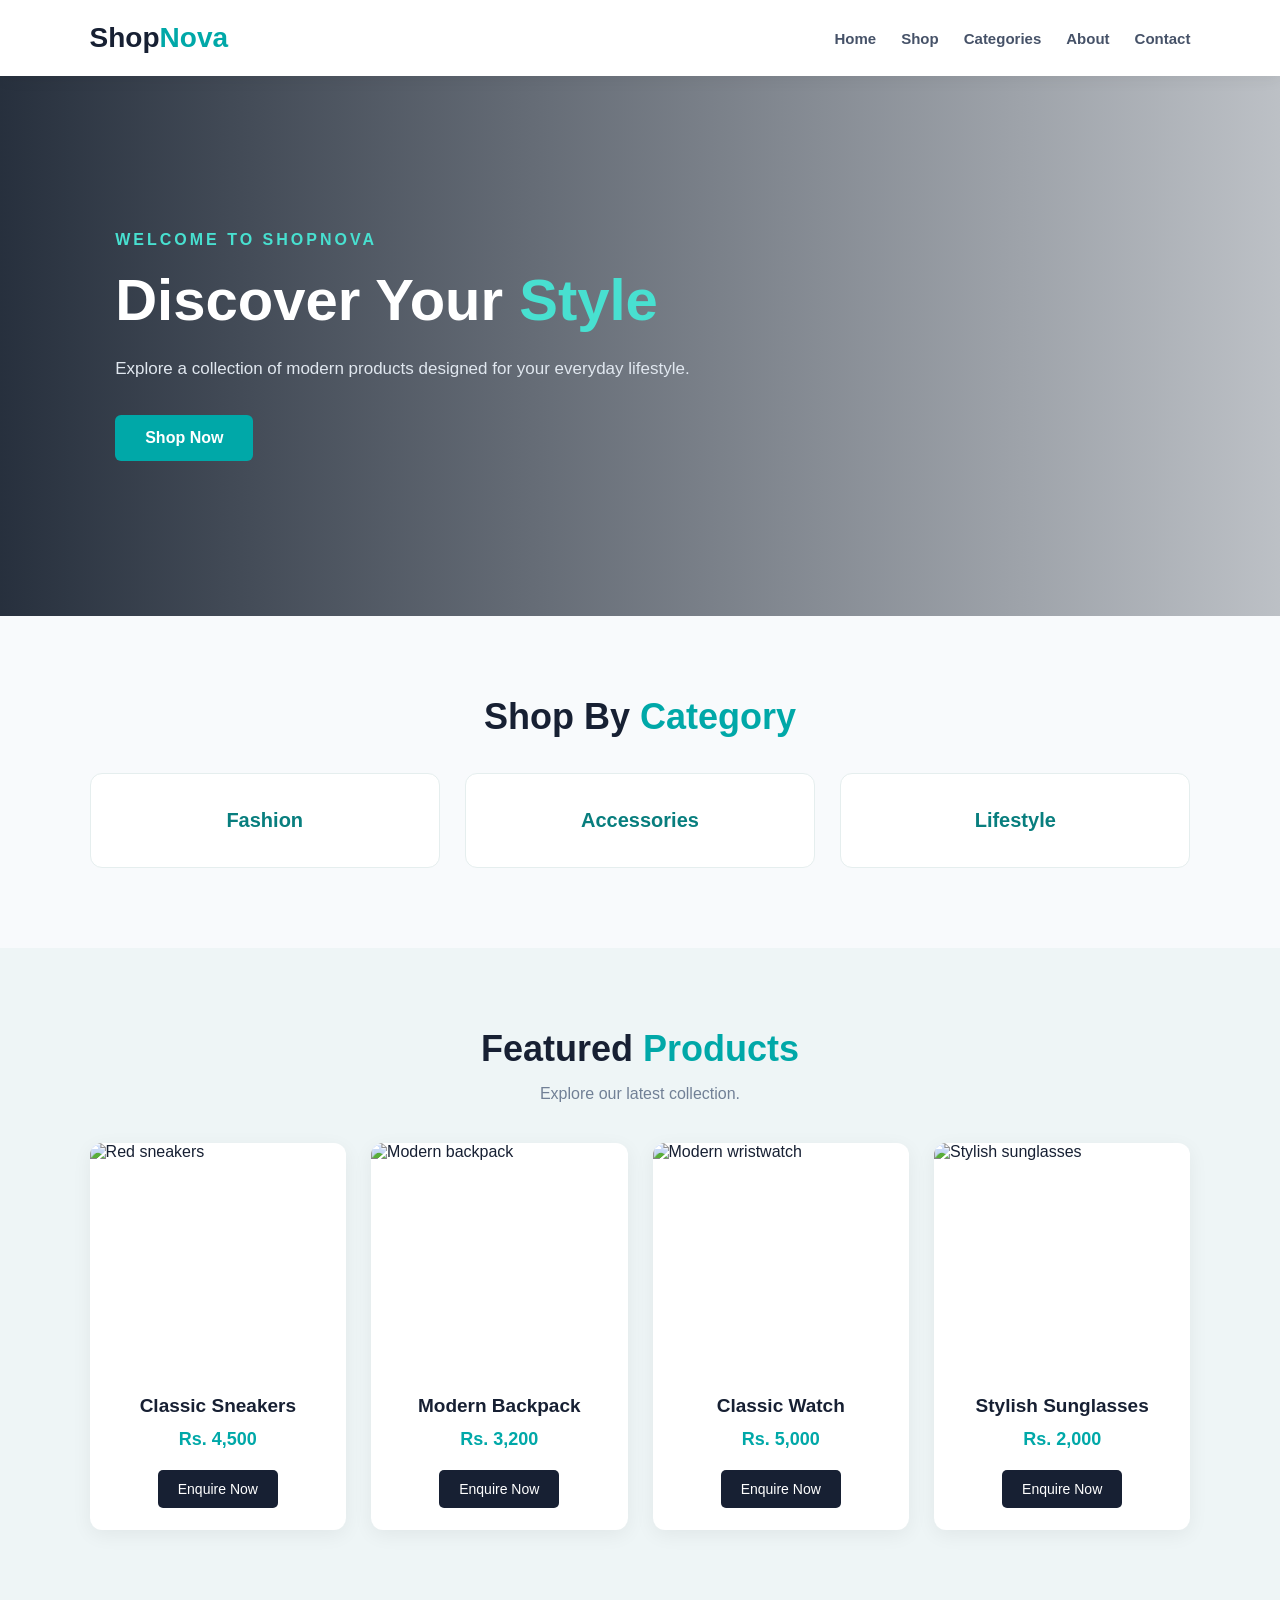
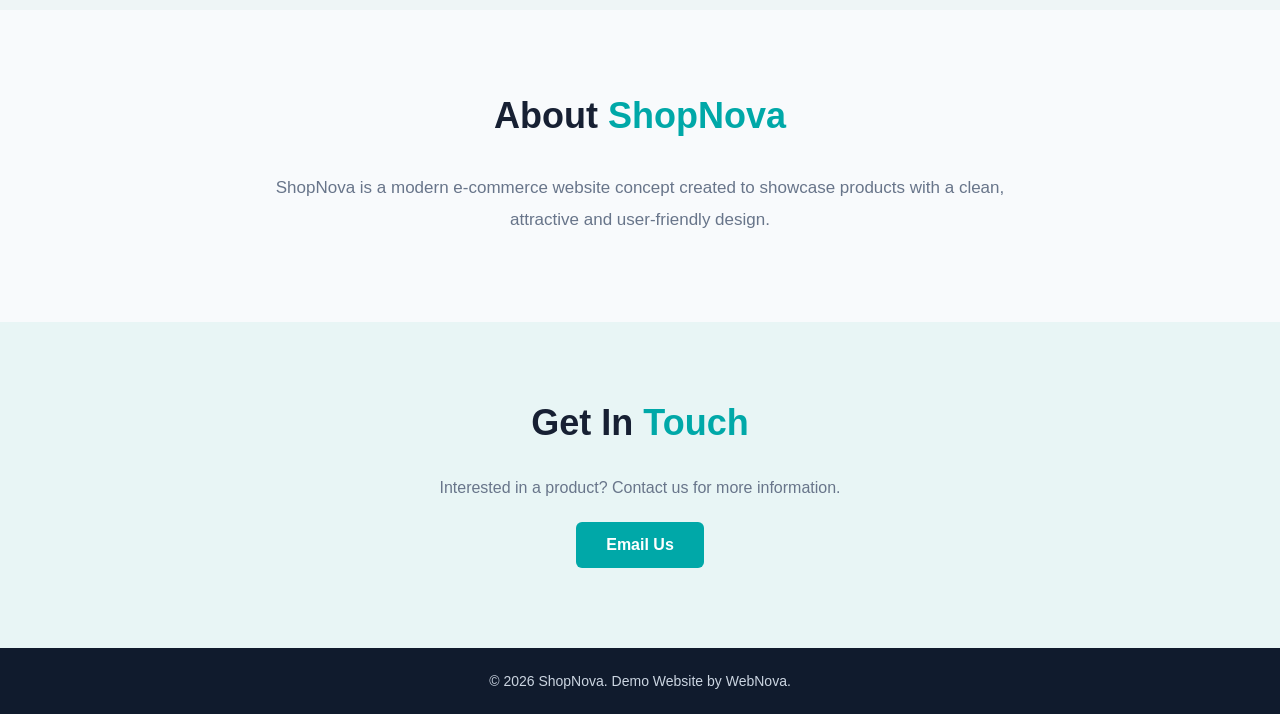
==== projects/ecommerce/index.html @ b4662743 "Rename inex.html to index.html" ====
<!DOCTYPE html>
<html lang="en">
<head>
    <meta charset="UTF-8">
    <meta name="viewport" content="width=device-width, initial-scale=1.0">
    <meta name="description" content="ShopNova modern e-commerce website demo by WebNova.">
    <title>ShopNova | Online Store</title>
    <link rel="stylesheet" href="style.css">
</head>
<body>

    <!-- HEADER -->
    <header class="header">
        <a href="#home" class="logo">Shop<span>Nova</span></a>

        <nav class="navbar">
            <a href="#home">Home</a>
            <a href="#shop">Shop</a>
            <a href="#categories">Categories</a>
            <a href="#about">About</a>
            <a href="#contact">Contact</a>
        </nav>
    </header>

    <!-- HERO -->
    <section class="hero" id="home">
        <div class="hero-content">
            <p class="eyebrow">WELCOME TO SHOPNOVA</p>
            <h1>Discover Your <span>Style</span></h1>
            <p>Explore a collection of modern products
               designed for your everyday lifestyle.</p>
            <a href="#shop" class="btn">Shop Now</a>
        </div>
    </section>

    <!-- CATEGORIES -->
    <section class="categories" id="categories">
        <h2>Shop By <span>Category</span></h2>

        <div class="category-container">
            <div class="category-card">Fashion</div>
            <div class="category-card">Accessories</div>
            <div class="category-card">Lifestyle</div>
        </div>
    </section>

    <!-- PRODUCTS -->
    <section class="shop" id="shop">
        <h2>Featured <span>Products</span></h2>
        <p class="subtitle">Explore our latest collection.</p>

        <div class="product-container">

            <div class="product-card">
                <img src="https://images.unsplash.com/photo-1542291026-7eec264c27ff?w=700" alt="Red sneakers">
                <div class="product-info">
                    <h3>Classic Sneakers</h3>
                    <p class="price">Rs. 4,500</p>
                    <a href="#contact" class="product-btn">Enquire Now</a>
                </div>
            </div>

            <div class="product-card">
                <img src="https://images.unsplash.com/photo-1553062407-98eeb64c6a62?w=700" alt="Modern backpack">
                <div class="product-info">
                    <h3>Modern Backpack</h3>
                    <p class="price">Rs. 3,200</p>
                    <a href="#contact" class="product-btn">Enquire Now</a>
                </div>
            </div>

            <div class="product-card">
                <img src="https://images.unsplash.com/photo-1523275335684-37898b6baf30?w=700" alt="Modern wristwatch">
                <div class="product-info">
                    <h3>Classic Watch</h3>
                    <p class="price">Rs. 5,000</p>
                    <a href="#contact" class="product-btn">Enquire Now</a>
                </div>
            </div>

            <div class="product-card">
                <img src="https://images.unsplash.com/photo-1511499767150-a48a237f0083?w=700" alt="Stylish sunglasses">
                <div class="product-info">
                    <h3>Stylish Sunglasses</h3>
                    <p class="price">Rs. 2,000</p>
                    <a href="#contact" class="product-btn">Enquire Now</a>
                </div>
            </div>

        </div>
    </section>

    <!-- ABOUT -->
    <section class="about" id="about">
        <h2>About <span>ShopNova</span></h2>
        <p>
            ShopNova is a modern e-commerce website concept
            created to showcase products with a clean,
            attractive and user-friendly design.
        </p>
    </section>

    <!-- CONTACT -->
    <section class="contact" id="contact">
        <h2>Get In <span>Touch</span></h2>
        <p>Interested in a product? Contact us for more information.</p>
        <a href="mailto:demo@example.com" class="btn">Email Us</a>
    </section>

    <!-- FOOTER -->
    <footer>
        <p>© 2026 ShopNova. Demo Website by WebNova.</p>
    </footer>

</body>
</html>
---- projects/ecommerce/style.css ----
/* SHOPNOVA - E-COMMERCE WEBSITE */

* {
    margin: 0;
    padding: 0;
    box-sizing: border-box;
}

html {
    scroll-behavior: smooth;
}

body {
    font-family: Arial, sans-serif;
    background: #f8fafc;
    color: #172033;
}

/* HEADER */

.header {
    width: 100%;
    padding: 22px 7%;
    background: #ffffff;
    display: flex;
    justify-content: space-between;
    align-items: center;
    box-shadow: 0 3px 15px rgba(0,0,0,0.06);
    position: sticky;
    top: 0;
    z-index: 1000;
}

.logo {
    font-size: 28px;
    font-weight: 800;
    color: #172033;
    text-decoration: none;
}

.logo span {
    color: #00a8a8;
}

.navbar {
    display: flex;
    gap: 25px;
}

.navbar a {
    color: #465268;
    text-decoration: none;
    font-size: 15px;
    font-weight: 600;
    transition: 0.3s;
}

.navbar a:hover {
    color: #00a8a8;
}

/* HERO SECTION */

.hero {
    min-height: 540px;
    display: flex;
    align-items: center;
    padding: 70px 9%;
    background:
        linear-gradient(90deg, rgba(10,20,35,0.88), rgba(10,20,35,0.25)),
        url("https://images.unsplash.com/photo-1441986300917-64674bd600d8?w=1600");
    background-size: cover;
    background-position: center;
}

.hero-content {
    max-width: 600px;
    color: #ffffff;
}

.eyebrow {
    color: #48e0d0;
    letter-spacing: 3px;
    font-weight: bold;
    margin-bottom: 18px;
}

.hero h1 {
    font-size: 58px;
    line-height: 1.15;
    margin-bottom: 20px;
}

.hero h1 span {
    color: #48e0d0;
}

.hero-content > p:not(.eyebrow) {
    color: #e0e7ef;
    font-size: 17px;
    line-height: 1.8;
    margin-bottom: 30px;
}

.btn {
    display: inline-block;
    padding: 14px 30px;
    background: #00a8a8;
    color: #ffffff;
    text-decoration: none;
    border-radius: 6px;
    font-weight: bold;
    transition: 0.3s;
}

.btn:hover {
    background: #087e7e;
    transform: translateY(-3px);
}

/* GENERAL SECTION HEADINGS */

section h2 {
    font-size: 36px;
    text-align: center;
    margin-bottom: 35px;
    color: #172033;
}

section h2 span {
    color: #00a8a8;
}

.subtitle {
    text-align: center;
    color: #718096;
    margin-top: -20px;
    margin-bottom: 40px;
}

/* CATEGORIES */

.categories {
    padding: 80px 7%;
}

.category-container {
    display: grid;
    grid-template-columns: repeat(3, 1fr);
    gap: 25px;
}

.category-card {
    background: #ffffff;
    padding: 35px 20px;
    text-align: center;
    border-radius: 12px;
    font-size: 20px;
    font-weight: bold;
    color: #087e7e;
    border: 1px solid #e5eeee;
    transition: 0.3s;
}

.category-card:hover {
    transform: translateY(-7px);
    box-shadow: 0 12px 25px rgba(0,0,0,0.08);
}

/* PRODUCT SECTION */

.shop {
    padding: 80px 7%;
    background: #eef5f6;
}

.product-container {
    display: grid;
    grid-template-columns: repeat(4, 1fr);
    gap: 25px;
}

.product-card {
    background: #ffffff;
    border-radius: 12px;
    overflow: hidden;
    box-shadow: 0 5px 20px rgba(0,0,0,0.06);
    transition: 0.3s;
}

.product-card:hover {
    transform: translateY(-8px);
    box-shadow: 0 12px 28px rgba(0,0,0,0.12);
}

.product-card img {
    width: 100%;
    height: 230px;
    object-fit: cover;
    display: block;
}

.product-info {
    padding: 22px 18px;
    text-align: center;
}

.product-info h3 {
    font-size: 19px;
    margin-bottom: 12px;
    color: #172033;
}

.price {
    color: #00a8a8;
    font-size: 18px;
    font-weight: bold;
    margin-bottom: 20px;
}

.product-btn {
    display: inline-block;
    padding: 11px 20px;
    background: #172033;
    color: #ffffff;
    text-decoration: none;
    border-radius: 5px;
    font-size: 14px;
    transition: 0.3s;
}

.product-btn:hover {
    background: #00a8a8;
}

/* ABOUT SECTION */

.about {
    padding: 85px 10%;
    text-align: center;
}

.about p {
    max-width: 750px;
    margin: auto;
    color: #68758a;
    font-size: 17px;
    line-height: 1.9;
}

/* CONTACT SECTION */

.contact {
    padding: 80px 20px;
    text-align: center;
    background: #e8f5f5;
}

.contact p {
    color: #68758a;
    margin-bottom: 25px;
    font-size: 16px;
}

/* FOOTER */

footer {
    padding: 25px 15px;
    text-align: center;
    background: #101b2d;
    color: #cbd5e1;
    font-size: 14px;
}

/* TABLET RESPONSIVE */

@media (max-width: 950px) {
    .product-container {
        grid-template-columns: repeat(2, 1fr);
    }

    .hero h1 {
        font-size: 46px;
    }
}

/* MOBILE RESPONSIVE */

@media (max-width: 600px) {
    .header {
        flex-direction: column;
        gap: 18px;
        padding: 18px 12px;
    }

    .navbar {
        justify-content: center;
        flex-wrap: wrap;
        gap: 14px;
    }

    .navbar a {
        font-size: 13px;
    }

    .hero {
        min-height: 450px;
        padding: 55px 7%;
    }

    .hero h1 {
        font-size: 39px;
    }

    section h2 {
        font-size: 29px;
    }

    .category-container {
        grid-template-columns: 1fr;
    }

    .product-container {
        grid-template-columns: 1fr;
    }

    .product-card img {
        height: 260px;
    }
}
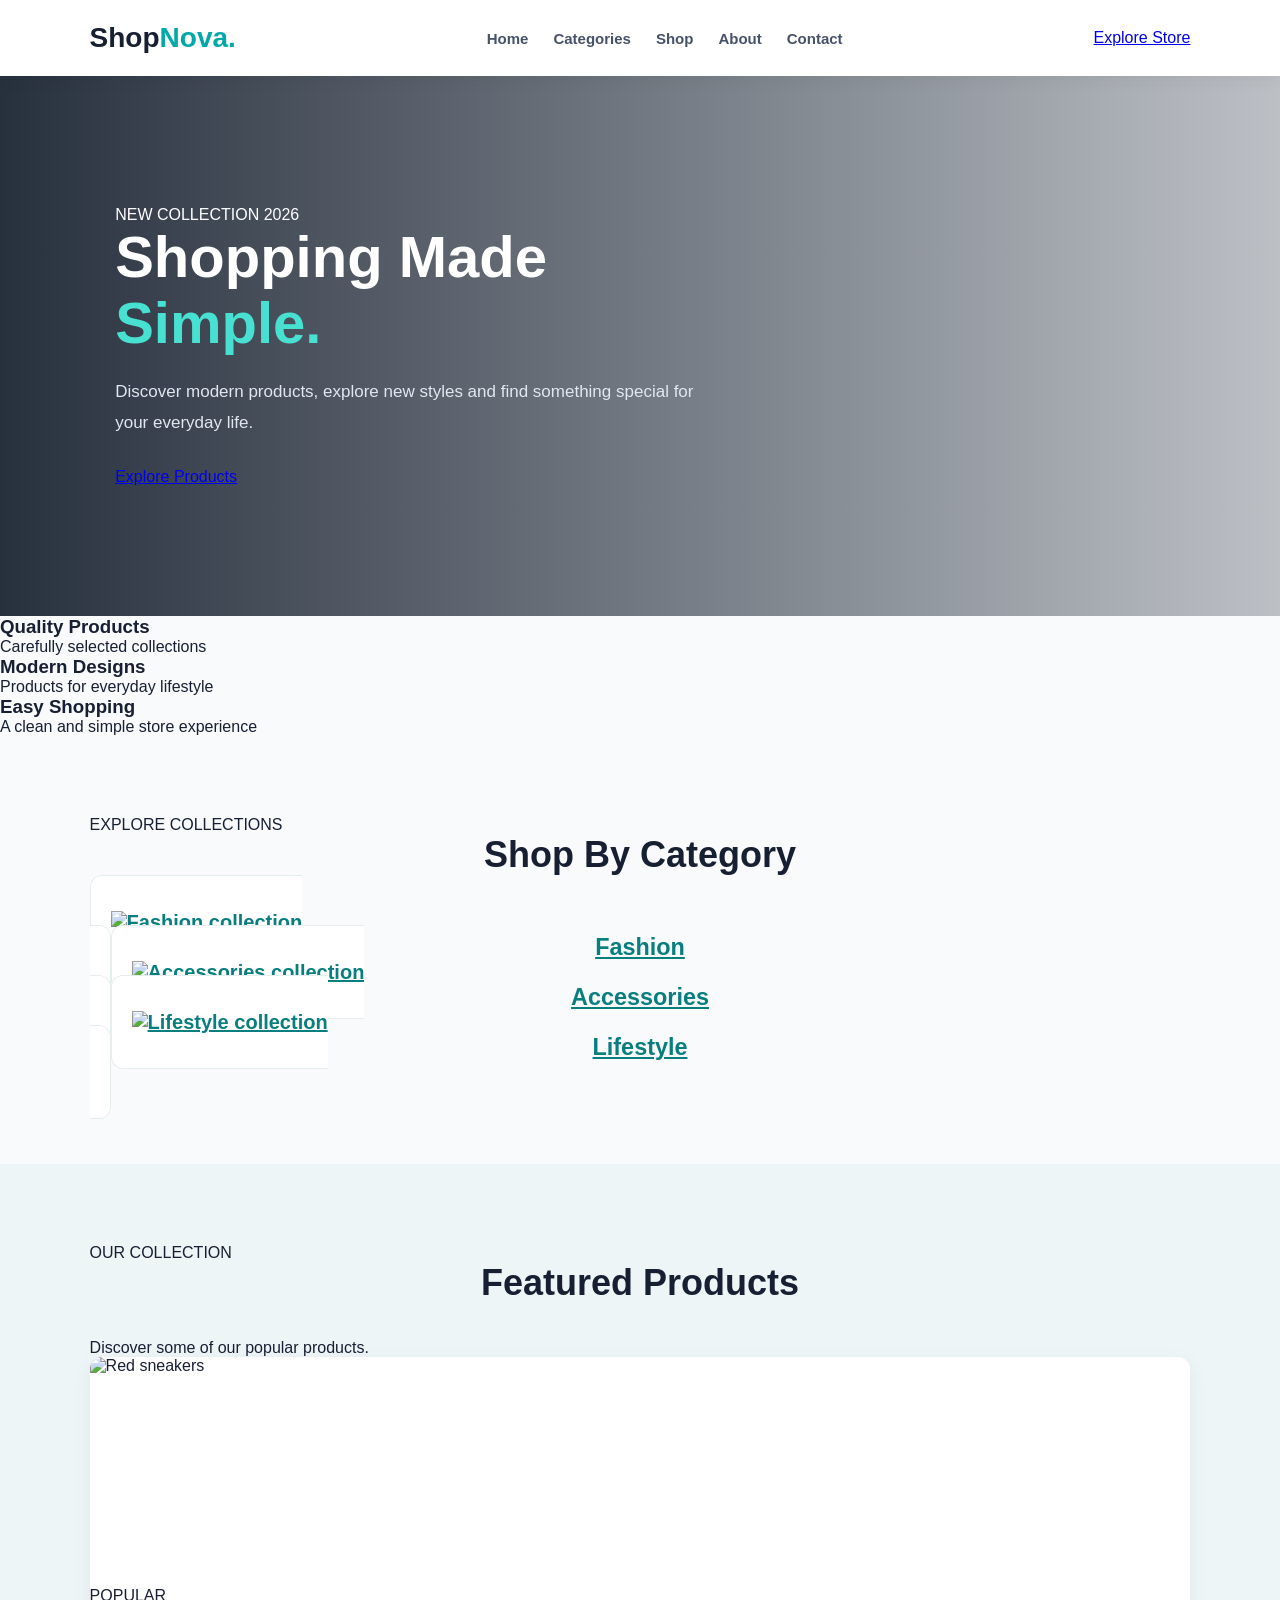
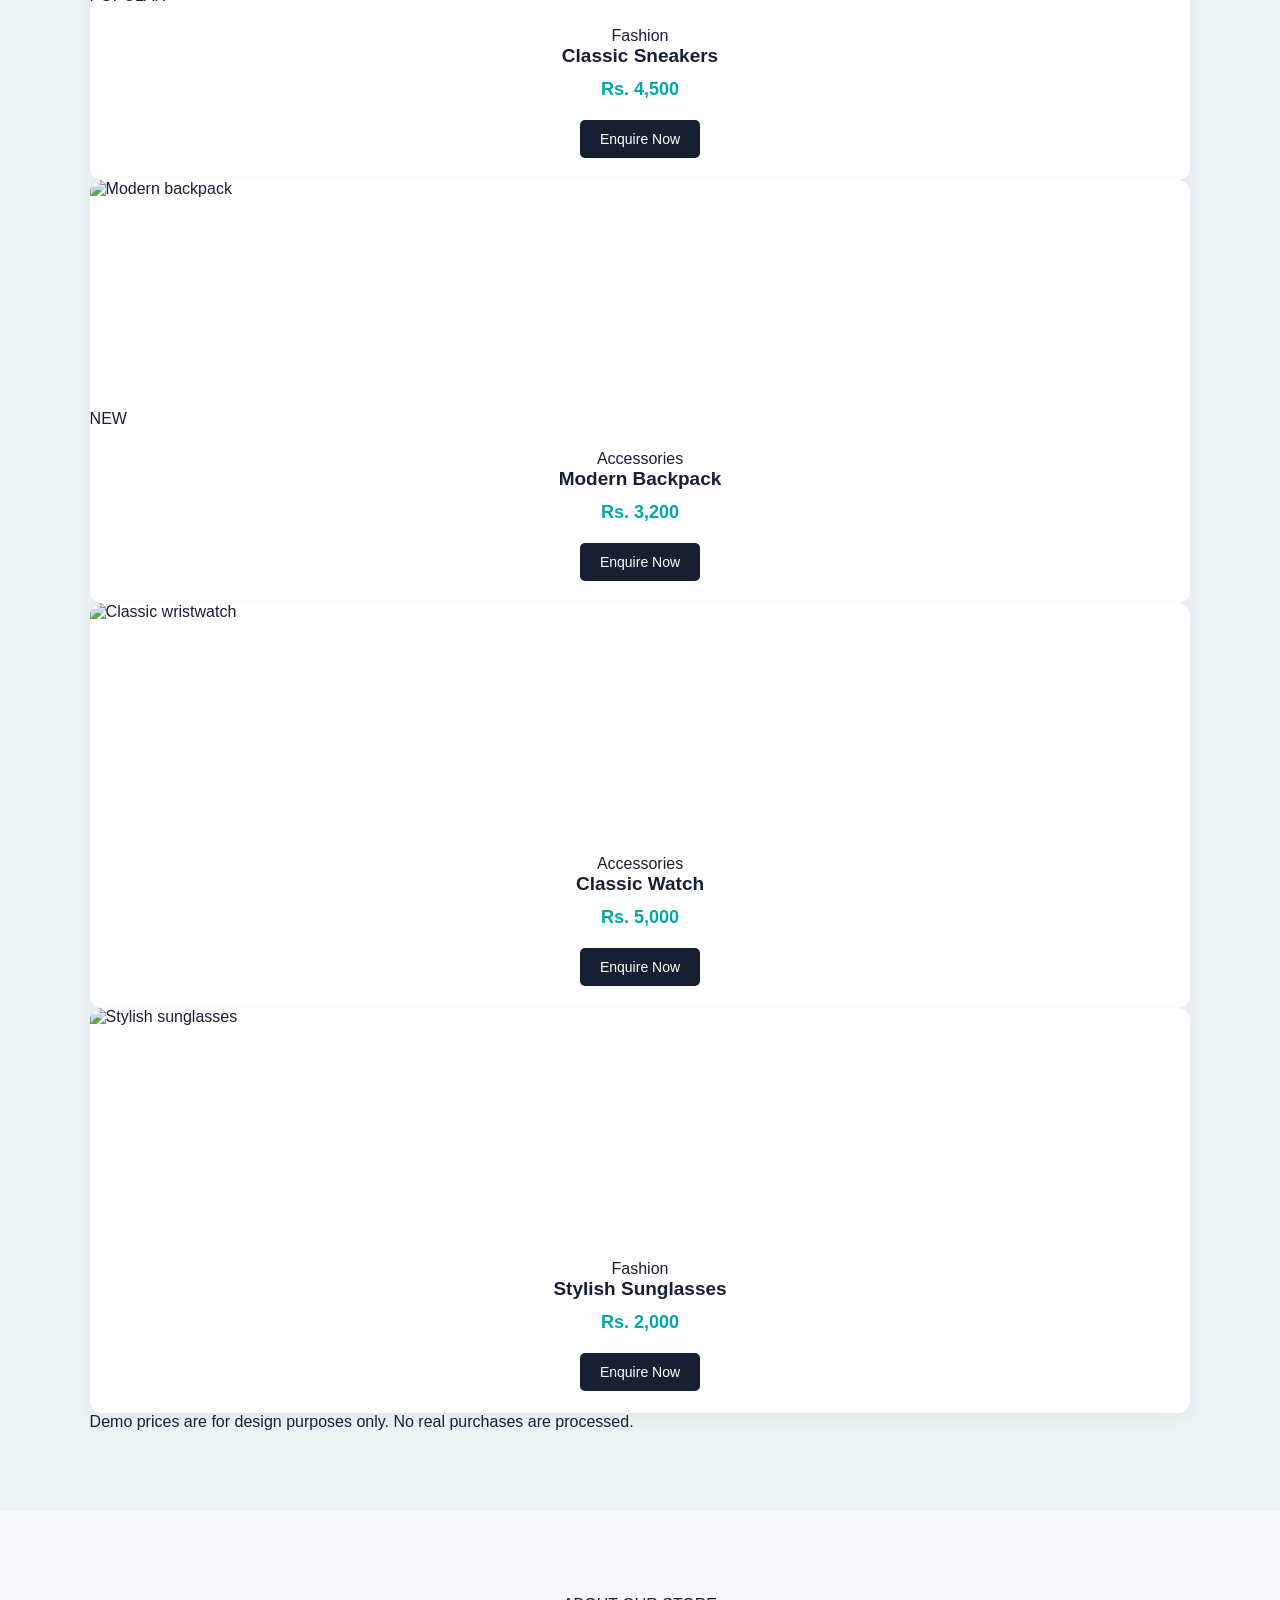
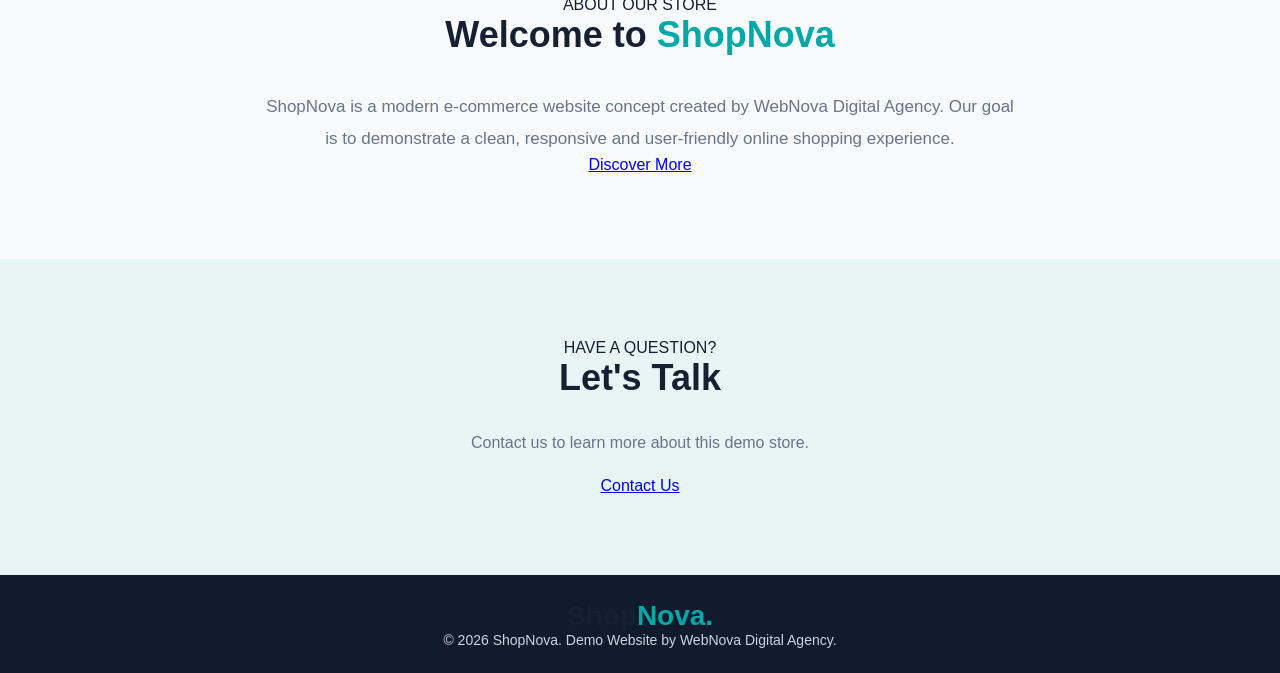
==== commit 685bf727: "Update index.html" ====
--- a/projects/ecommerce/index.html
+++ b/projects/ecommerce/index.html
@@ -3,113 +3,177 @@
 <head>
     <meta charset="UTF-8">
     <meta name="viewport" content="width=device-width, initial-scale=1.0">
-    <meta name="description" content="ShopNova modern e-commerce website demo by WebNova.">
-    <title>ShopNova | Online Store</title>
+    <meta name="description" content="ShopNova - Modern online shopping website demo.">
+    <title>ShopNova | Modern Online Store</title>
     <link rel="stylesheet" href="style.css">
 </head>
 <body>
 
     <!-- HEADER -->
     <header class="header">
-        <a href="#home" class="logo">Shop<span>Nova</span></a>
+        <a href="#home" class="logo">Shop<span>Nova.</span></a>
 
         <nav class="navbar">
             <a href="#home">Home</a>
+            <a href="#categories">Categories</a>
             <a href="#shop">Shop</a>
-            <a href="#categories">Categories</a>
             <a href="#about">About</a>
             <a href="#contact">Contact</a>
         </nav>
+
+        <a href="#shop" class="header-btn">Explore Store</a>
     </header>
 
     <!-- HERO -->
     <section class="hero" id="home">
         <div class="hero-content">
-            <p class="eyebrow">WELCOME TO SHOPNOVA</p>
-            <h1>Discover Your <span>Style</span></h1>
-            <p>Explore a collection of modern products
-               designed for your everyday lifestyle.</p>
-            <a href="#shop" class="btn">Shop Now</a>
+            <span class="hero-label">NEW COLLECTION 2026</span>
+            <h1>Shopping Made <span>Simple.</span></h1>
+            <p>
+                Discover modern products, explore new styles
+                and find something special for your everyday life.
+            </p>
+            <a href="#shop" class="primary-btn">Explore Products</a>
+        </div>
+    </section>
+
+    <!-- FEATURES -->
+    <section class="features">
+        <div class="feature">
+            <h3>Quality Products</h3>
+            <p>Carefully selected collections</p>
+        </div>
+
+        <div class="feature">
+            <h3>Modern Designs</h3>
+            <p>Products for everyday lifestyle</p>
+        </div>
+
+        <div class="feature">
+            <h3>Easy Shopping</h3>
+            <p>A clean and simple store experience</p>
         </div>
     </section>
 
     <!-- CATEGORIES -->
-    <section class="categories" id="categories">
-        <h2>Shop By <span>Category</span></h2>
+    <section class="categories section" id="categories">
+        <div class="section-heading">
+            <span>EXPLORE COLLECTIONS</span>
+            <h2>Shop By Category</h2>
+        </div>
 
-        <div class="category-container">
-            <div class="category-card">Fashion</div>
-            <div class="category-card">Accessories</div>
-            <div class="category-card">Lifestyle</div>
+        <div class="category-grid">
+            <a href="#shop" class="category-card">
+                <img src="https://images.unsplash.com/photo-1483985988355-763728e1935b?w=700" alt="Fashion collection">
+                <h3>Fashion</h3>
+            </a>
+
+            <a href="#shop" class="category-card">
+                <img src="https://images.unsplash.com/photo-1523275335684-37898b6baf30?w=700" alt="Accessories collection">
+                <h3>Accessories</h3>
+            </a>
+
+            <a href="#shop" class="category-card">
+                <img src="https://images.unsplash.com/photo-1494438639946-1ebd1d20bf85?w=700" alt="Lifestyle collection">
+                <h3>Lifestyle</h3>
+            </a>
         </div>
     </section>
 
     <!-- PRODUCTS -->
-    <section class="shop" id="shop">
-        <h2>Featured <span>Products</span></h2>
-        <p class="subtitle">Explore our latest collection.</p>
+    <section class="shop section" id="shop">
+        <div class="section-heading">
+            <span>OUR COLLECTION</span>
+            <h2>Featured Products</h2>
+            <p>Discover some of our popular products.</p>
+        </div>
 
-        <div class="product-container">
+        <div class="product-grid">
 
-            <div class="product-card">
-                <img src="https://images.unsplash.com/photo-1542291026-7eec264c27ff?w=700" alt="Red sneakers">
+            <article class="product-card">
+                <div class="product-image">
+                    <img src="https://images.unsplash.com/photo-1542291026-7eec264c27ff?w=700" alt="Red sneakers">
+                    <span class="product-label">POPULAR</span>
+                </div>
                 <div class="product-info">
+                    <p class="product-category">Fashion</p>
                     <h3>Classic Sneakers</h3>
                     <p class="price">Rs. 4,500</p>
                     <a href="#contact" class="product-btn">Enquire Now</a>
                 </div>
-            </div>
+            </article>
 
-            <div class="product-card">
-                <img src="https://images.unsplash.com/photo-1553062407-98eeb64c6a62?w=700" alt="Modern backpack">
+            <article class="product-card">
+                <div class="product-image">
+                    <img src="https://images.unsplash.com/photo-1553062407-98eeb64c6a62?w=700" alt="Modern backpack">
+                    <span class="product-label">NEW</span>
+                </div>
                 <div class="product-info">
+                    <p class="product-category">Accessories</p>
                     <h3>Modern Backpack</h3>
                     <p class="price">Rs. 3,200</p>
                     <a href="#contact" class="product-btn">Enquire Now</a>
                 </div>
-            </div>
+            </article>
 
-            <div class="product-card">
-                <img src="https://images.unsplash.com/photo-1523275335684-37898b6baf30?w=700" alt="Modern wristwatch">
+            <article class="product-card">
+                <div class="product-image">
+                    <img src="https://images.unsplash.com/photo-1523275335684-37898b6baf30?w=700" alt="Classic wristwatch">
+                </div>
                 <div class="product-info">
+                    <p class="product-category">Accessories</p>
                     <h3>Classic Watch</h3>
                     <p class="price">Rs. 5,000</p>
                     <a href="#contact" class="product-btn">Enquire Now</a>
                 </div>
-            </div>
+            </article>
 
-            <div class="product-card">
-                <img src="https://images.unsplash.com/photo-1511499767150-a48a237f0083?w=700" alt="Stylish sunglasses">
+            <article class="product-card">
+                <div class="product-image">
+                    <img src="https://images.unsplash.com/photo-1511499767150-a48a237f0083?w=700" alt="Stylish sunglasses">
+                </div>
                 <div class="product-info">
+                    <p class="product-category">Fashion</p>
                     <h3>Stylish Sunglasses</h3>
                     <p class="price">Rs. 2,000</p>
                     <a href="#contact" class="product-btn">Enquire Now</a>
                 </div>
-            </div>
+            </article>
 
+        </div>
+
+        <p class="demo-note">
+            Demo prices are for design purposes only. No real purchases are processed.
+        </p>
+    </section>
+
+    <!-- ABOUT -->
+    <section class="about section" id="about">
+        <div class="about-content">
+            <span>ABOUT OUR STORE</span>
+            <h2>Welcome to <span>ShopNova</span></h2>
+            <p>
+                ShopNova is a modern e-commerce website concept
+                created by WebNova Digital Agency. Our goal is to
+                demonstrate a clean, responsive and user-friendly
+                online shopping experience.
+            </p>
+            <a href="#shop" class="primary-btn">Discover More</a>
         </div>
     </section>
 
-    <!-- ABOUT -->
-    <section class="about" id="about">
-        <h2>About <span>ShopNova</span></h2>
-        <p>
-            ShopNova is a modern e-commerce website concept
-            created to showcase products with a clean,
-            attractive and user-friendly design.
-        </p>
-    </section>
-
     <!-- CONTACT -->
-    <section class="contact" id="contact">
-        <h2>Get In <span>Touch</span></h2>
-        <p>Interested in a product? Contact us for more information.</p>
-        <a href="mailto:demo@example.com" class="btn">Email Us</a>
+    <section class="contact section" id="contact">
+        <span>HAVE A QUESTION?</span>
+        <h2>Let's Talk</h2>
+        <p>Contact us to learn more about this demo store.</p>
+        <a href="mailto:demo@example.com" class="primary-btn">Contact Us</a>
     </section>
 
     <!-- FOOTER -->
-    <footer>
-        <p>© 2026 ShopNova. Demo Website by WebNova.</p>
+    <footer class="footer">
+        <a href="#home" class="logo">Shop<span>Nova.</span></a>
+        <p>© 2026 ShopNova. Demo Website by WebNova Digital Agency.</p>
     </footer>
 
 </body>
